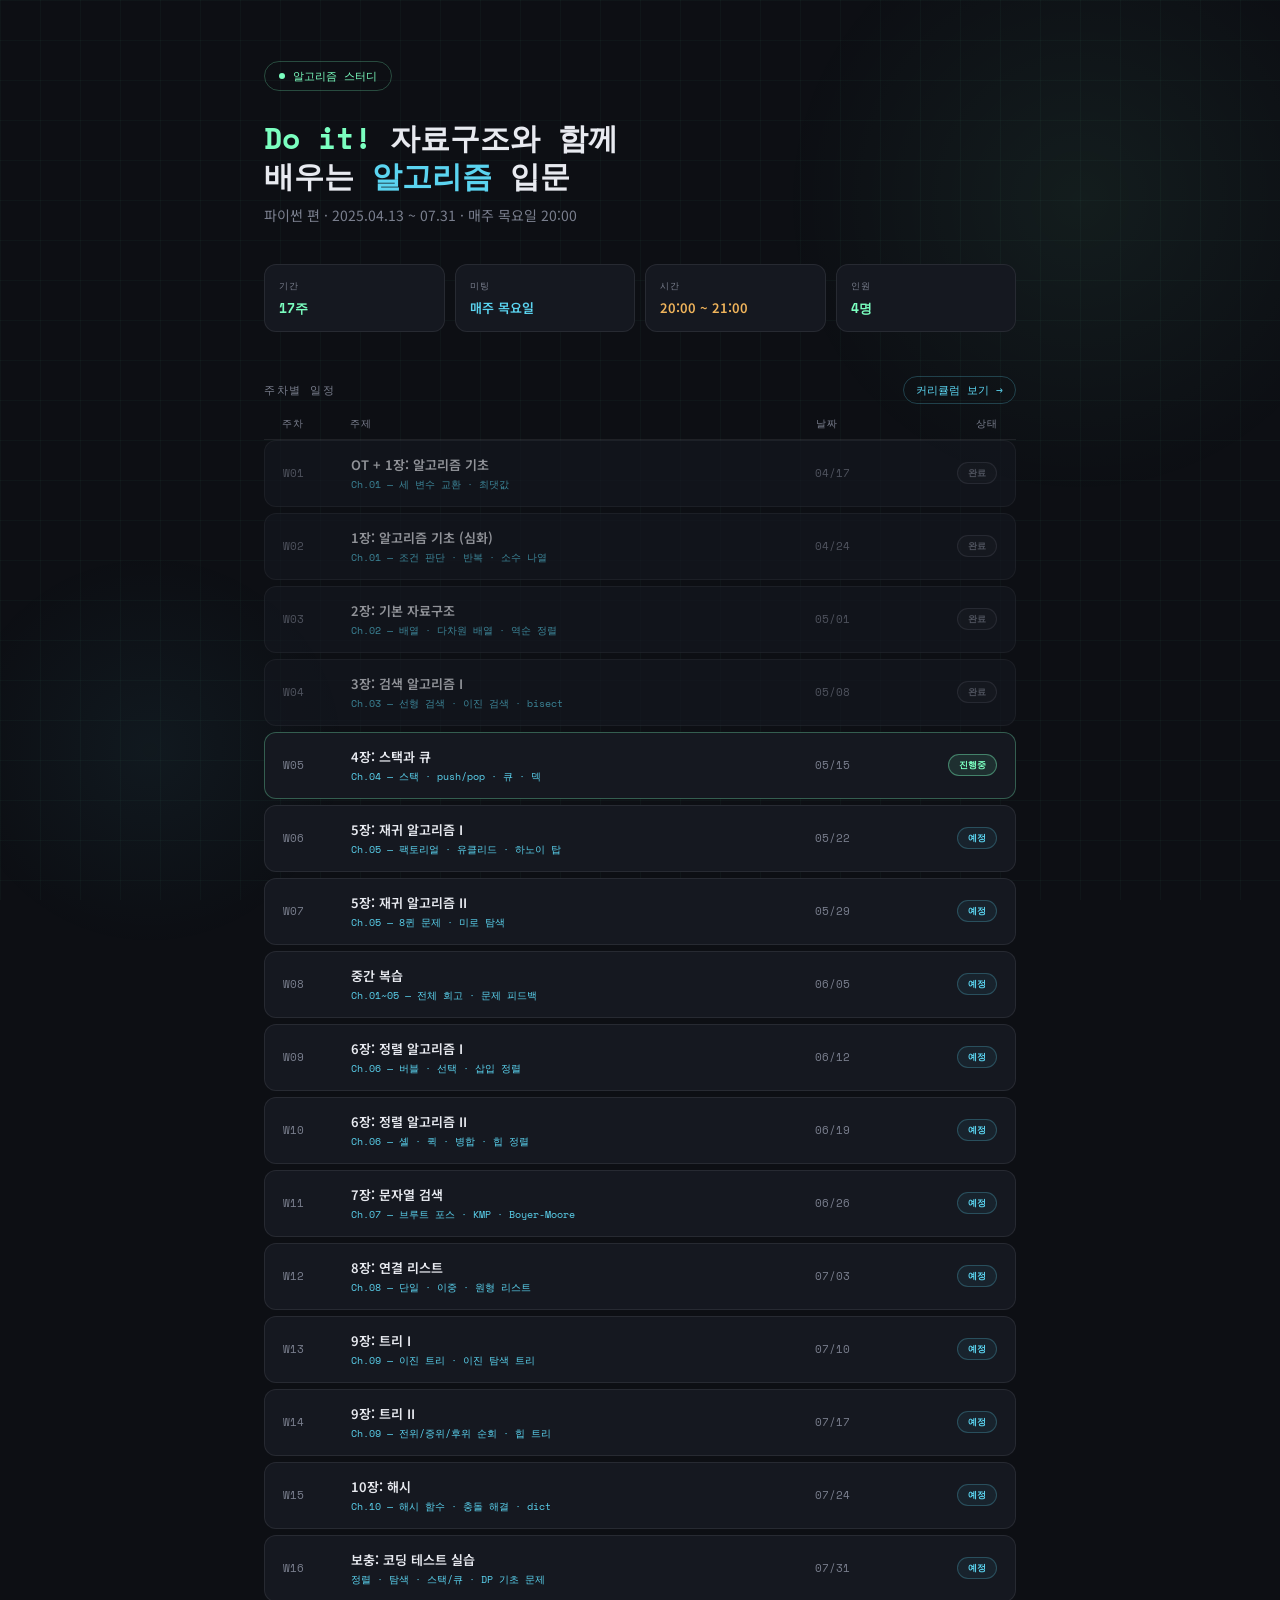
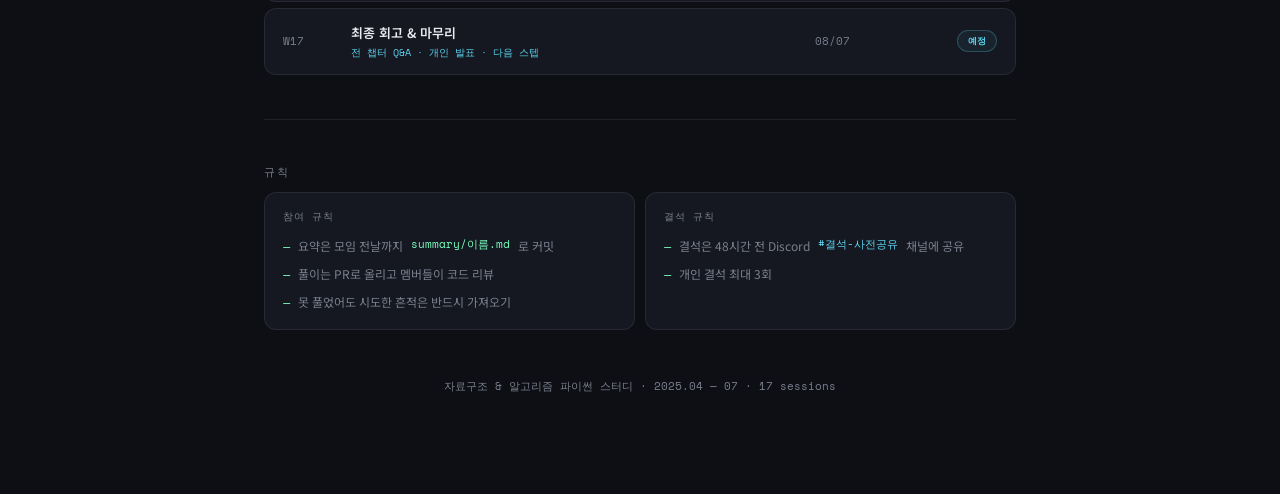
==== index.html @ a17c4bb8 "index.html 생성" ====
<!DOCTYPE html>
<html lang="ko">
<head>
<meta charset="UTF-8">
<meta name="viewport" content="width=device-width, initial-scale=1.0">
<title>Do it! 알고리즘 스터디</title>
<link href="https://fonts.googleapis.com/css2?family=Space+Mono:wght@400;700&family=Noto+Sans+KR:wght@300;400;500;700&display=swap" rel="stylesheet">
<style>
  *, *::before, *::after { box-sizing: border-box; margin: 0; padding: 0; }

  :root {
    --bg: #0d0f14;
    --surface: #151820;
    --surface2: #1c2030;
    --border: rgba(255,255,255,0.08);
    --border2: rgba(255,255,255,0.14);
    --accent: #7bffc0;
    --accent2: #5bd4f0;
    --accent3: #f0b45b;
    --accent4: #f07b7b;
    --text: #e8eaf0;
    --muted: #7a7f8e;
    --mono: 'Space Mono', monospace;
    --sans: 'Noto Sans KR', sans-serif;
  }

  body {
    background: var(--bg);
    color: var(--text);
    font-family: var(--sans);
    min-height: 100vh;
    overflow-x: hidden;
  }

  .grid-bg {
    position: fixed; inset: 0;
    background-image:
      linear-gradient(rgba(123,255,192,0.03) 1px, transparent 1px),
      linear-gradient(90deg, rgba(123,255,192,0.03) 1px, transparent 1px);
    background-size: 40px 40px;
    pointer-events: none; z-index: 0;
  }
  .glow-orb {
    position: fixed; width: 600px; height: 600px; border-radius: 50%;
    background: radial-gradient(circle, rgba(123,255,192,0.06) 0%, transparent 70%);
    top: -100px; right: -100px; pointer-events: none; z-index: 0;
  }
  .glow-orb2 {
    position: fixed; width: 400px; height: 400px; border-radius: 50%;
    background: radial-gradient(circle, rgba(91,212,240,0.05) 0%, transparent 70%);
    bottom: -50px; left: -50px; pointer-events: none; z-index: 0;
  }

  .container {
    position: relative; z-index: 1;
    max-width: 800px;
    margin: 0 auto;
    padding: 60px 24px 100px;
  }

  /* ── Header ── */
  .top-tag {
    display: inline-flex; align-items: center; gap: 8px;
    font-family: var(--mono); font-size: 11px; color: var(--accent);
    border: 1px solid rgba(123,255,192,0.25);
    padding: 6px 14px; border-radius: 100px;
    margin-bottom: 28px;
    animation: fadeUp 0.5s ease both;
  }
  .top-tag::before {
    content: ''; width: 6px; height: 6px;
    background: var(--accent); border-radius: 50%;
    animation: blink 1.4s ease infinite;
  }

  h1 {
    font-family: var(--mono);
    font-size: clamp(20px, 4vw, 30px);
    font-weight: 700; line-height: 1.25;
    margin-bottom: 10px;
    animation: fadeUp 0.5s 0.1s ease both;
  }
  .hl1 { color: var(--accent); }
  .hl2 { color: var(--accent2); }

  .subtitle {
    font-size: 14px; color: var(--muted);
    line-height: 1.7; margin-bottom: 36px;
    animation: fadeUp 0.5s 0.2s ease both;
  }

  /* ── Meta cards ── */
  .meta-grid {
    display: grid; grid-template-columns: repeat(4, 1fr);
    gap: 10px; margin-bottom: 44px;
    animation: fadeUp 0.5s 0.25s ease both;
  }
  @media (max-width: 560px) { .meta-grid { grid-template-columns: 1fr 1fr; } }

  .meta-card {
    background: var(--surface); border: 1px solid var(--border);
    border-radius: 12px; padding: 14px;
  }
  .meta-label {
    font-family: var(--mono); font-size: 9px; color: var(--muted);
    letter-spacing: 0.12em; text-transform: uppercase; margin-bottom: 6px;
  }
  .meta-value { font-size: 13px; font-weight: 600; line-height: 1.4; }
  .meta-value.c1 { color: var(--accent); font-family: var(--mono); }
  .meta-value.c2 { color: var(--accent2); }
  .meta-value.c3 { color: var(--accent3); }

  /* ── Board header ── */
  .board-header {
    display: flex; align-items: center; justify-content: space-between;
    margin-bottom: 12px;
    animation: fadeUp 0.5s 0.3s ease both;
  }
  .board-title {
    font-family: var(--mono); font-size: 11px; color: var(--muted);
    letter-spacing: 0.14em; text-transform: uppercase;
  }
  .curriculum-link {
    font-family: var(--mono); font-size: 11px;
    color: var(--accent2); text-decoration: none;
    border: 1px solid rgba(91,212,240,0.25);
    padding: 5px 12px; border-radius: 100px;
    transition: background 0.2s, border-color 0.2s;
  }
  .curriculum-link:hover {
    background: rgba(91,212,240,0.08);
    border-color: rgba(91,212,240,0.5);
  }

  /* ── Board table ── */
  .board {
    display: flex; flex-direction: column; gap: 6px;
    animation: fadeUp 0.5s 0.35s ease both;
  }

  .board-col-head {
    display: grid;
    grid-template-columns: 56px 1fr 90px 80px;
    gap: 12px;
    padding: 0 18px 8px;
    font-family: var(--mono); font-size: 10px; color: var(--muted);
    letter-spacing: 0.1em; text-transform: uppercase;
    border-bottom: 1px solid var(--border);
  }

  .board-row {
    display: grid;
    grid-template-columns: 56px 1fr 90px 80px;
    gap: 12px; align-items: center;
    background: var(--surface); border: 1px solid var(--border);
    border-radius: 12px; padding: 14px 18px;
    cursor: default;
    transition: border-color 0.2s, background 0.2s;
  }
  .board-row:hover {
    border-color: var(--border2);
    background: var(--surface2);
  }
  .board-row.done { opacity: 0.6; }
  .board-row.current { border-color: rgba(123,255,192,0.3); }

  .row-week {
    font-family: var(--mono); font-size: 11px; color: var(--muted);
    white-space: nowrap;
  }

  .row-body {}
  .row-title {
    font-size: 13px; font-weight: 600; color: var(--text);
    margin-bottom: 3px; white-space: nowrap;
    overflow: hidden; text-overflow: ellipsis;
  }
  .row-chapter {
    font-family: var(--mono); font-size: 10px; color: var(--accent2);
  }

  .row-date {
    font-family: var(--mono); font-size: 11px; color: var(--muted);
    white-space: nowrap;
  }

  .row-status {
    display: flex; justify-content: flex-end;
  }
  .status-badge {
    font-family: var(--mono); font-size: 9px; font-weight: 700;
    padding: 3px 10px; border-radius: 100px; border: 1px solid;
    white-space: nowrap;
  }
  .status-done    { color: var(--muted); border-color: rgba(122,127,142,0.3); background: rgba(122,127,142,0.07); }
  .status-current { color: var(--accent); border-color: rgba(123,255,192,0.4); background: rgba(123,255,192,0.1); }
  .status-upcoming{ color: var(--accent2); border-color: rgba(91,212,240,0.25); background: rgba(91,212,240,0.06); }

  .divider {
    border: none; border-top: 1px solid var(--border); margin: 44px 0;
  }

  /* ── Rules ── */
  .rules-grid {
    display: grid; grid-template-columns: 1fr 1fr; gap: 10px;
    margin-bottom: 12px;
    animation: fadeUp 0.5s 0.4s ease both;
  }
  @media (max-width: 480px) { .rules-grid { grid-template-columns: 1fr; } }

  .rule-card {
    background: var(--surface); border: 1px solid var(--border);
    border-radius: 12px; padding: 16px 18px;
  }
  .rule-card-title {
    font-family: var(--mono); font-size: 10px; color: var(--muted);
    letter-spacing: 0.1em; text-transform: uppercase;
    margin-bottom: 12px;
  }
  .rule-list { list-style: none; display: flex; flex-direction: column; gap: 8px; }
  .rule-list li {
    font-size: 12px; color: var(--muted); line-height: 1.6;
    display: flex; gap: 8px; align-items: flex-start;
  }
  .rule-list li::before {
    content: '—'; color: var(--accent); font-family: var(--mono);
    flex-shrink: 0; margin-top: 1px;
  }

  /* ── Footer ── */
  .footer {
    margin-top: 48px; text-align: center;
    font-family: var(--mono); font-size: 11px; color: var(--muted);
    animation: fadeUp 0.5s 0.5s ease both;
  }

  @keyframes fadeUp {
    from { opacity: 0; transform: translateY(16px); }
    to   { opacity: 1; transform: translateY(0); }
  }
  @keyframes blink {
    0%, 100% { opacity: 1; } 50% { opacity: 0.2; }
  }

  @media (max-width: 560px) {
    .board-col-head { grid-template-columns: 48px 1fr 70px; }
    .board-col-head .col-status { display: none; }
    .board-row { grid-template-columns: 48px 1fr 70px; }
    .board-row .row-status { display: none; }
  }
</style>
</head>
<body>
<div class="grid-bg"></div>
<div class="glow-orb"></div>
<div class="glow-orb2"></div>

<div class="container">

  <div class="top-tag">알고리즘 스터디</div>

  <h1>
    <span class="hl1">Do it!</span> 자료구조와 함께<br>
    배우는 <span class="hl2">알고리즘</span> 입문
  </h1>
  <p class="subtitle">
    파이썬 편 · 2025.04.13 ~ 07.31 · 매주 목요일 20:00
  </p>

  <div class="meta-grid">
    <div class="meta-card">
      <div class="meta-label">기간</div>
      <div class="meta-value c1">17주</div>
    </div>
    <div class="meta-card">
      <div class="meta-label">미팅</div>
      <div class="meta-value c2">매주 목요일</div>
    </div>
    <div class="meta-card">
      <div class="meta-label">시간</div>
      <div class="meta-value c3">20:00 ~ 21:00</div>
    </div>
    <div class="meta-card">
      <div class="meta-label">인원</div>
      <div class="meta-value c1">4명</div>
    </div>
  </div>

  <!-- Board -->
  <div class="board-header">
    <div class="board-title">주차별 일정</div>
    <a class="curriculum-link" href="curriculum.html">커리큘럼 보기 →</a>
  </div>

  <div class="board-col-head">
    <span>주차</span>
    <span>주제</span>
    <span>날짜</span>
    <span class="col-status" style="text-align:right">상태</span>
  </div>

  <div class="board">

    <div class="board-row done">
      <div class="row-week">W01</div>
      <div class="row-body">
        <div class="row-title">OT + 1장: 알고리즘 기초</div>
        <div class="row-chapter">Ch.01 — 세 변수 교환 · 최댓값</div>
      </div>
      <div class="row-date">04/17</div>
      <div class="row-status"><span class="status-badge status-done">완료</span></div>
    </div>

    <div class="board-row done">
      <div class="row-week">W02</div>
      <div class="row-body">
        <div class="row-title">1장: 알고리즘 기초 (심화)</div>
        <div class="row-chapter">Ch.01 — 조건 판단 · 반복 · 소수 나열</div>
      </div>
      <div class="row-date">04/24</div>
      <div class="row-status"><span class="status-badge status-done">완료</span></div>
    </div>

    <div class="board-row done">
      <div class="row-week">W03</div>
      <div class="row-body">
        <div class="row-title">2장: 기본 자료구조</div>
        <div class="row-chapter">Ch.02 — 배열 · 다차원 배열 · 역순 정렬</div>
      </div>
      <div class="row-date">05/01</div>
      <div class="row-status"><span class="status-badge status-done">완료</span></div>
    </div>

    <div class="board-row done">
      <div class="row-week">W04</div>
      <div class="row-body">
        <div class="row-title">3장: 검색 알고리즘 I</div>
        <div class="row-chapter">Ch.03 — 선형 검색 · 이진 검색 · bisect</div>
      </div>
      <div class="row-date">05/08</div>
      <div class="row-status"><span class="status-badge status-done">완료</span></div>
    </div>

    <div class="board-row current">
      <div class="row-week">W05</div>
      <div class="row-body">
        <div class="row-title">4장: 스택과 큐</div>
        <div class="row-chapter">Ch.04 — 스택 · push/pop · 큐 · 덱</div>
      </div>
      <div class="row-date">05/15</div>
      <div class="row-status"><span class="status-badge status-current">진행중</span></div>
    </div>

    <div class="board-row">
      <div class="row-week">W06</div>
      <div class="row-body">
        <div class="row-title">5장: 재귀 알고리즘 I</div>
        <div class="row-chapter">Ch.05 — 팩토리얼 · 유클리드 · 하노이 탑</div>
      </div>
      <div class="row-date">05/22</div>
      <div class="row-status"><span class="status-badge status-upcoming">예정</span></div>
    </div>

    <div class="board-row">
      <div class="row-week">W07</div>
      <div class="row-body">
        <div class="row-title">5장: 재귀 알고리즘 II</div>
        <div class="row-chapter">Ch.05 — 8퀸 문제 · 미로 탐색</div>
      </div>
      <div class="row-date">05/29</div>
      <div class="row-status"><span class="status-badge status-upcoming">예정</span></div>
    </div>

    <div class="board-row">
      <div class="row-week">W08</div>
      <div class="row-body">
        <div class="row-title">중간 복습</div>
        <div class="row-chapter">Ch.01~05 — 전체 회고 · 문제 피드백</div>
      </div>
      <div class="row-date">06/05</div>
      <div class="row-status"><span class="status-badge status-upcoming">예정</span></div>
    </div>

    <div class="board-row">
      <div class="row-week">W09</div>
      <div class="row-body">
        <div class="row-title">6장: 정렬 알고리즘 I</div>
        <div class="row-chapter">Ch.06 — 버블 · 선택 · 삽입 정렬</div>
      </div>
      <div class="row-date">06/12</div>
      <div class="row-status"><span class="status-badge status-upcoming">예정</span></div>
    </div>

    <div class="board-row">
      <div class="row-week">W10</div>
      <div class="row-body">
        <div class="row-title">6장: 정렬 알고리즘 II</div>
        <div class="row-chapter">Ch.06 — 셸 · 퀵 · 병합 · 힙 정렬</div>
      </div>
      <div class="row-date">06/19</div>
      <div class="row-status"><span class="status-badge status-upcoming">예정</span></div>
    </div>

    <div class="board-row">
      <div class="row-week">W11</div>
      <div class="row-body">
        <div class="row-title">7장: 문자열 검색</div>
        <div class="row-chapter">Ch.07 — 브루트 포스 · KMP · Boyer-Moore</div>
      </div>
      <div class="row-date">06/26</div>
      <div class="row-status"><span class="status-badge status-upcoming">예정</span></div>
    </div>

    <div class="board-row">
      <div class="row-week">W12</div>
      <div class="row-body">
        <div class="row-title">8장: 연결 리스트</div>
        <div class="row-chapter">Ch.08 — 단일 · 이중 · 원형 리스트</div>
      </div>
      <div class="row-date">07/03</div>
      <div class="row-status"><span class="status-badge status-upcoming">예정</span></div>
    </div>

    <div class="board-row">
      <div class="row-week">W13</div>
      <div class="row-body">
        <div class="row-title">9장: 트리 I</div>
        <div class="row-chapter">Ch.09 — 이진 트리 · 이진 탐색 트리</div>
      </div>
      <div class="row-date">07/10</div>
      <div class="row-status"><span class="status-badge status-upcoming">예정</span></div>
    </div>

    <div class="board-row">
      <div class="row-week">W14</div>
      <div class="row-body">
        <div class="row-title">9장: 트리 II</div>
        <div class="row-chapter">Ch.09 — 전위/중위/후위 순회 · 힙 트리</div>
      </div>
      <div class="row-date">07/17</div>
      <div class="row-status"><span class="status-badge status-upcoming">예정</span></div>
    </div>

    <div class="board-row">
      <div class="row-week">W15</div>
      <div class="row-body">
        <div class="row-title">10장: 해시</div>
        <div class="row-chapter">Ch.10 — 해시 함수 · 충돌 해결 · dict</div>
      </div>
      <div class="row-date">07/24</div>
      <div class="row-status"><span class="status-badge status-upcoming">예정</span></div>
    </div>

    <div class="board-row">
      <div class="row-week">W16</div>
      <div class="row-body">
        <div class="row-title">보충: 코딩 테스트 실습</div>
        <div class="row-chapter">정렬 · 탐색 · 스택/큐 · DP 기초 문제</div>
      </div>
      <div class="row-date">07/31</div>
      <div class="row-status"><span class="status-badge status-upcoming">예정</span></div>
    </div>

    <div class="board-row">
      <div class="row-week">W17</div>
      <div class="row-body">
        <div class="row-title">최종 회고 &amp; 마무리</div>
        <div class="row-chapter">전 챕터 Q&amp;A · 개인 발표 · 다음 스텝</div>
      </div>
      <div class="row-date">08/07</div>
      <div class="row-status"><span class="status-badge status-upcoming">예정</span></div>
    </div>

  </div>

  <hr class="divider">

  <!-- Rules -->
  <div class="board-title" style="font-family:var(--mono);font-size:11px;color:var(--muted);letter-spacing:.14em;text-transform:uppercase;margin-bottom:12px;animation:fadeUp .5s .4s ease both;">규칙</div>
  <div class="rules-grid">
    <div class="rule-card">
      <div class="rule-card-title">참여 규칙</div>
      <ul class="rule-list">
        <li>요약은 모임 전날까지 <code style="font-family:var(--mono);font-size:11px;color:var(--accent)">summary/이름.md</code>로 커밋</li>
        <li>풀이는 PR로 올리고 멤버들이 코드 리뷰</li>
        <li>못 풀었어도 시도한 흔적은 반드시 가져오기</li>
      </ul>
    </div>
    <div class="rule-card">
      <div class="rule-card-title">결석 규칙</div>
      <ul class="rule-list">
        <li>결석은 48시간 전 Discord <code style="font-family:var(--mono);font-size:11px;color:var(--accent2)">#결석-사전공유</code> 채널에 공유</li>
        <li>개인 결석 최대 3회</li>
      </ul>
    </div>
  </div>

  <div class="footer">
    자료구조 &amp; 알고리즘 파이썬 스터디 · 2025.04 — 07 · 17 sessions
  </div>

</div>
</body>
</html>
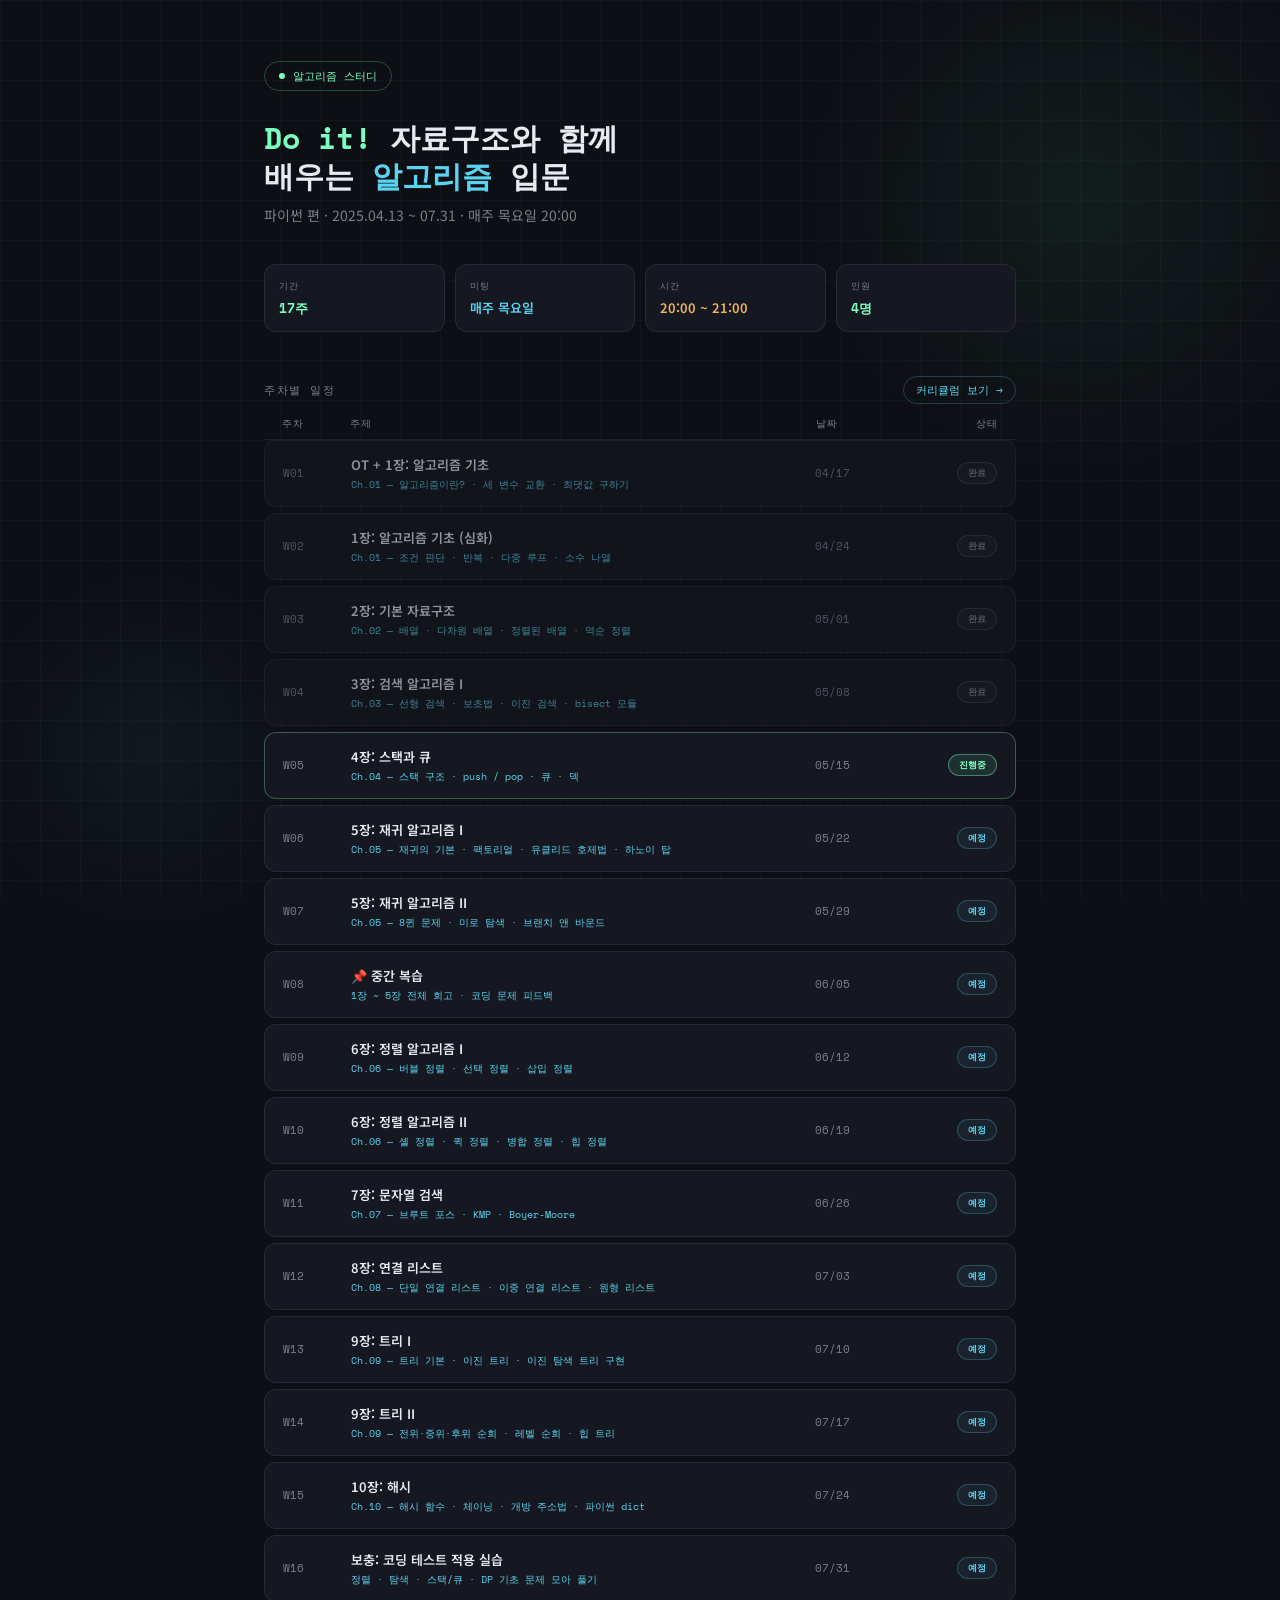
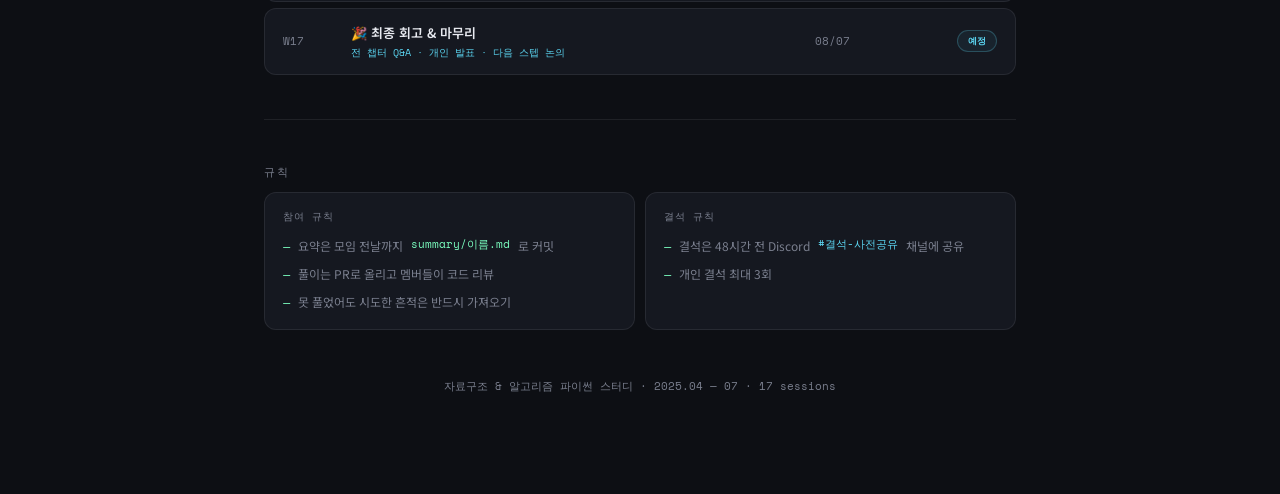
==== commit d75d3407: "단일 데이터 소스(weeks.json)로 index/curriculum 동적 렌더링" ====
--- a/index.html
+++ b/index.html
@@ -58,7 +58,6 @@
     padding: 60px 24px 100px;
   }
 
-  /* ── Header ── */
   .top-tag {
     display: inline-flex; align-items: center; gap: 8px;
     font-family: var(--mono); font-size: 11px; color: var(--accent);
@@ -89,7 +88,6 @@
     animation: fadeUp 0.5s 0.2s ease both;
   }
 
-  /* ── Meta cards ── */
   .meta-grid {
     display: grid; grid-template-columns: repeat(4, 1fr);
     gap: 10px; margin-bottom: 44px;
@@ -110,7 +108,6 @@
   .meta-value.c2 { color: var(--accent2); }
   .meta-value.c3 { color: var(--accent3); }
 
-  /* ── Board header ── */
   .board-header {
     display: flex; align-items: center; justify-content: space-between;
     margin-bottom: 12px;
@@ -132,7 +129,6 @@
     border-color: rgba(91,212,240,0.5);
   }
 
-  /* ── Board table ── */
   .board {
     display: flex; flex-direction: column; gap: 6px;
     animation: fadeUp 0.5s 0.35s ease both;
@@ -154,93 +150,47 @@
     gap: 12px; align-items: center;
     background: var(--surface); border: 1px solid var(--border);
     border-radius: 12px; padding: 14px 18px;
-    cursor: default;
     transition: border-color 0.2s, background 0.2s;
   }
-  .board-row:hover {
-    border-color: var(--border2);
-    background: var(--surface2);
-  }
+  .board-row:hover { border-color: var(--border2); background: var(--surface2); }
   .board-row.done { opacity: 0.6; }
   .board-row.current { border-color: rgba(123,255,192,0.3); }
 
-  .row-week {
-    font-family: var(--mono); font-size: 11px; color: var(--muted);
-    white-space: nowrap;
-  }
-
-  .row-body {}
-  .row-title {
-    font-size: 13px; font-weight: 600; color: var(--text);
-    margin-bottom: 3px; white-space: nowrap;
-    overflow: hidden; text-overflow: ellipsis;
-  }
-  .row-chapter {
-    font-family: var(--mono); font-size: 10px; color: var(--accent2);
-  }
-
-  .row-date {
-    font-family: var(--mono); font-size: 11px; color: var(--muted);
-    white-space: nowrap;
-  }
-
-  .row-status {
-    display: flex; justify-content: flex-end;
-  }
+  .row-week { font-family: var(--mono); font-size: 11px; color: var(--muted); white-space: nowrap; }
+  .row-title { font-size: 13px; font-weight: 600; color: var(--text); margin-bottom: 3px; white-space: nowrap; overflow: hidden; text-overflow: ellipsis; }
+  .row-chapter { font-family: var(--mono); font-size: 10px; color: var(--accent2); }
+  .row-date { font-family: var(--mono); font-size: 11px; color: var(--muted); white-space: nowrap; }
+  .row-status { display: flex; justify-content: flex-end; }
+
   .status-badge {
     font-family: var(--mono); font-size: 9px; font-weight: 700;
-    padding: 3px 10px; border-radius: 100px; border: 1px solid;
-    white-space: nowrap;
-  }
-  .status-done    { color: var(--muted); border-color: rgba(122,127,142,0.3); background: rgba(122,127,142,0.07); }
-  .status-current { color: var(--accent); border-color: rgba(123,255,192,0.4); background: rgba(123,255,192,0.1); }
-  .status-upcoming{ color: var(--accent2); border-color: rgba(91,212,240,0.25); background: rgba(91,212,240,0.06); }
-
-  .divider {
-    border: none; border-top: 1px solid var(--border); margin: 44px 0;
-  }
-
-  /* ── Rules ── */
+    padding: 3px 10px; border-radius: 100px; border: 1px solid; white-space: nowrap;
+  }
+  .status-done     { color: var(--muted); border-color: rgba(122,127,142,0.3); background: rgba(122,127,142,0.07); }
+  .status-current  { color: var(--accent); border-color: rgba(123,255,192,0.4); background: rgba(123,255,192,0.1); }
+  .status-upcoming { color: var(--accent2); border-color: rgba(91,212,240,0.25); background: rgba(91,212,240,0.06); }
+
+  .divider { border: none; border-top: 1px solid var(--border); margin: 44px 0; }
+
   .rules-grid {
     display: grid; grid-template-columns: 1fr 1fr; gap: 10px;
-    margin-bottom: 12px;
     animation: fadeUp 0.5s 0.4s ease both;
   }
   @media (max-width: 480px) { .rules-grid { grid-template-columns: 1fr; } }
 
-  .rule-card {
-    background: var(--surface); border: 1px solid var(--border);
-    border-radius: 12px; padding: 16px 18px;
-  }
-  .rule-card-title {
-    font-family: var(--mono); font-size: 10px; color: var(--muted);
-    letter-spacing: 0.1em; text-transform: uppercase;
-    margin-bottom: 12px;
-  }
+  .rule-card { background: var(--surface); border: 1px solid var(--border); border-radius: 12px; padding: 16px 18px; }
+  .rule-card-title { font-family: var(--mono); font-size: 10px; color: var(--muted); letter-spacing: 0.1em; text-transform: uppercase; margin-bottom: 12px; }
   .rule-list { list-style: none; display: flex; flex-direction: column; gap: 8px; }
-  .rule-list li {
-    font-size: 12px; color: var(--muted); line-height: 1.6;
-    display: flex; gap: 8px; align-items: flex-start;
-  }
-  .rule-list li::before {
-    content: '—'; color: var(--accent); font-family: var(--mono);
-    flex-shrink: 0; margin-top: 1px;
-  }
-
-  /* ── Footer ── */
-  .footer {
-    margin-top: 48px; text-align: center;
-    font-family: var(--mono); font-size: 11px; color: var(--muted);
-    animation: fadeUp 0.5s 0.5s ease both;
-  }
+  .rule-list li { font-size: 12px; color: var(--muted); line-height: 1.6; display: flex; gap: 8px; align-items: flex-start; }
+  .rule-list li::before { content: '—'; color: var(--accent); font-family: var(--mono); flex-shrink: 0; margin-top: 1px; }
+
+  .footer { margin-top: 48px; text-align: center; font-family: var(--mono); font-size: 11px; color: var(--muted); animation: fadeUp 0.5s 0.5s ease both; }
 
   @keyframes fadeUp {
     from { opacity: 0; transform: translateY(16px); }
     to   { opacity: 1; transform: translateY(0); }
   }
-  @keyframes blink {
-    0%, 100% { opacity: 1; } 50% { opacity: 0.2; }
-  }
+  @keyframes blink { 0%, 100% { opacity: 1; } 50% { opacity: 0.2; } }
 
   @media (max-width: 560px) {
     .board-col-head { grid-template-columns: 48px 1fr 70px; }
@@ -263,30 +213,15 @@
     <span class="hl1">Do it!</span> 자료구조와 함께<br>
     배우는 <span class="hl2">알고리즘</span> 입문
   </h1>
-  <p class="subtitle">
-    파이썬 편 · 2025.04.13 ~ 07.31 · 매주 목요일 20:00
-  </p>
+  <p class="subtitle">파이썬 편 · 2025.04.13 ~ 07.31 · 매주 목요일 20:00</p>
 
   <div class="meta-grid">
-    <div class="meta-card">
-      <div class="meta-label">기간</div>
-      <div class="meta-value c1">17주</div>
-    </div>
-    <div class="meta-card">
-      <div class="meta-label">미팅</div>
-      <div class="meta-value c2">매주 목요일</div>
-    </div>
-    <div class="meta-card">
-      <div class="meta-label">시간</div>
-      <div class="meta-value c3">20:00 ~ 21:00</div>
-    </div>
-    <div class="meta-card">
-      <div class="meta-label">인원</div>
-      <div class="meta-value c1">4명</div>
-    </div>
-  </div>
-
-  <!-- Board -->
+    <div class="meta-card"><div class="meta-label">기간</div><div class="meta-value c1">17주</div></div>
+    <div class="meta-card"><div class="meta-label">미팅</div><div class="meta-value c2">매주 목요일</div></div>
+    <div class="meta-card"><div class="meta-label">시간</div><div class="meta-value c3">20:00 ~ 21:00</div></div>
+    <div class="meta-card"><div class="meta-label">인원</div><div class="meta-value c1">4명</div></div>
+  </div>
+
   <div class="board-header">
     <div class="board-title">주차별 일정</div>
     <a class="curriculum-link" href="curriculum.html">커리큘럼 보기 →</a>
@@ -299,184 +234,11 @@
     <span class="col-status" style="text-align:right">상태</span>
   </div>
 
-  <div class="board">
-
-    <div class="board-row done">
-      <div class="row-week">W01</div>
-      <div class="row-body">
-        <div class="row-title">OT + 1장: 알고리즘 기초</div>
-        <div class="row-chapter">Ch.01 — 세 변수 교환 · 최댓값</div>
-      </div>
-      <div class="row-date">04/17</div>
-      <div class="row-status"><span class="status-badge status-done">완료</span></div>
-    </div>
-
-    <div class="board-row done">
-      <div class="row-week">W02</div>
-      <div class="row-body">
-        <div class="row-title">1장: 알고리즘 기초 (심화)</div>
-        <div class="row-chapter">Ch.01 — 조건 판단 · 반복 · 소수 나열</div>
-      </div>
-      <div class="row-date">04/24</div>
-      <div class="row-status"><span class="status-badge status-done">완료</span></div>
-    </div>
-
-    <div class="board-row done">
-      <div class="row-week">W03</div>
-      <div class="row-body">
-        <div class="row-title">2장: 기본 자료구조</div>
-        <div class="row-chapter">Ch.02 — 배열 · 다차원 배열 · 역순 정렬</div>
-      </div>
-      <div class="row-date">05/01</div>
-      <div class="row-status"><span class="status-badge status-done">완료</span></div>
-    </div>
-
-    <div class="board-row done">
-      <div class="row-week">W04</div>
-      <div class="row-body">
-        <div class="row-title">3장: 검색 알고리즘 I</div>
-        <div class="row-chapter">Ch.03 — 선형 검색 · 이진 검색 · bisect</div>
-      </div>
-      <div class="row-date">05/08</div>
-      <div class="row-status"><span class="status-badge status-done">완료</span></div>
-    </div>
-
-    <div class="board-row current">
-      <div class="row-week">W05</div>
-      <div class="row-body">
-        <div class="row-title">4장: 스택과 큐</div>
-        <div class="row-chapter">Ch.04 — 스택 · push/pop · 큐 · 덱</div>
-      </div>
-      <div class="row-date">05/15</div>
-      <div class="row-status"><span class="status-badge status-current">진행중</span></div>
-    </div>
-
-    <div class="board-row">
-      <div class="row-week">W06</div>
-      <div class="row-body">
-        <div class="row-title">5장: 재귀 알고리즘 I</div>
-        <div class="row-chapter">Ch.05 — 팩토리얼 · 유클리드 · 하노이 탑</div>
-      </div>
-      <div class="row-date">05/22</div>
-      <div class="row-status"><span class="status-badge status-upcoming">예정</span></div>
-    </div>
-
-    <div class="board-row">
-      <div class="row-week">W07</div>
-      <div class="row-body">
-        <div class="row-title">5장: 재귀 알고리즘 II</div>
-        <div class="row-chapter">Ch.05 — 8퀸 문제 · 미로 탐색</div>
-      </div>
-      <div class="row-date">05/29</div>
-      <div class="row-status"><span class="status-badge status-upcoming">예정</span></div>
-    </div>
-
-    <div class="board-row">
-      <div class="row-week">W08</div>
-      <div class="row-body">
-        <div class="row-title">중간 복습</div>
-        <div class="row-chapter">Ch.01~05 — 전체 회고 · 문제 피드백</div>
-      </div>
-      <div class="row-date">06/05</div>
-      <div class="row-status"><span class="status-badge status-upcoming">예정</span></div>
-    </div>
-
-    <div class="board-row">
-      <div class="row-week">W09</div>
-      <div class="row-body">
-        <div class="row-title">6장: 정렬 알고리즘 I</div>
-        <div class="row-chapter">Ch.06 — 버블 · 선택 · 삽입 정렬</div>
-      </div>
-      <div class="row-date">06/12</div>
-      <div class="row-status"><span class="status-badge status-upcoming">예정</span></div>
-    </div>
-
-    <div class="board-row">
-      <div class="row-week">W10</div>
-      <div class="row-body">
-        <div class="row-title">6장: 정렬 알고리즘 II</div>
-        <div class="row-chapter">Ch.06 — 셸 · 퀵 · 병합 · 힙 정렬</div>
-      </div>
-      <div class="row-date">06/19</div>
-      <div class="row-status"><span class="status-badge status-upcoming">예정</span></div>
-    </div>
-
-    <div class="board-row">
-      <div class="row-week">W11</div>
-      <div class="row-body">
-        <div class="row-title">7장: 문자열 검색</div>
-        <div class="row-chapter">Ch.07 — 브루트 포스 · KMP · Boyer-Moore</div>
-      </div>
-      <div class="row-date">06/26</div>
-      <div class="row-status"><span class="status-badge status-upcoming">예정</span></div>
-    </div>
-
-    <div class="board-row">
-      <div class="row-week">W12</div>
-      <div class="row-body">
-        <div class="row-title">8장: 연결 리스트</div>
-        <div class="row-chapter">Ch.08 — 단일 · 이중 · 원형 리스트</div>
-      </div>
-      <div class="row-date">07/03</div>
-      <div class="row-status"><span class="status-badge status-upcoming">예정</span></div>
-    </div>
-
-    <div class="board-row">
-      <div class="row-week">W13</div>
-      <div class="row-body">
-        <div class="row-title">9장: 트리 I</div>
-        <div class="row-chapter">Ch.09 — 이진 트리 · 이진 탐색 트리</div>
-      </div>
-      <div class="row-date">07/10</div>
-      <div class="row-status"><span class="status-badge status-upcoming">예정</span></div>
-    </div>
-
-    <div class="board-row">
-      <div class="row-week">W14</div>
-      <div class="row-body">
-        <div class="row-title">9장: 트리 II</div>
-        <div class="row-chapter">Ch.09 — 전위/중위/후위 순회 · 힙 트리</div>
-      </div>
-      <div class="row-date">07/17</div>
-      <div class="row-status"><span class="status-badge status-upcoming">예정</span></div>
-    </div>
-
-    <div class="board-row">
-      <div class="row-week">W15</div>
-      <div class="row-body">
-        <div class="row-title">10장: 해시</div>
-        <div class="row-chapter">Ch.10 — 해시 함수 · 충돌 해결 · dict</div>
-      </div>
-      <div class="row-date">07/24</div>
-      <div class="row-status"><span class="status-badge status-upcoming">예정</span></div>
-    </div>
-
-    <div class="board-row">
-      <div class="row-week">W16</div>
-      <div class="row-body">
-        <div class="row-title">보충: 코딩 테스트 실습</div>
-        <div class="row-chapter">정렬 · 탐색 · 스택/큐 · DP 기초 문제</div>
-      </div>
-      <div class="row-date">07/31</div>
-      <div class="row-status"><span class="status-badge status-upcoming">예정</span></div>
-    </div>
-
-    <div class="board-row">
-      <div class="row-week">W17</div>
-      <div class="row-body">
-        <div class="row-title">최종 회고 &amp; 마무리</div>
-        <div class="row-chapter">전 챕터 Q&amp;A · 개인 발표 · 다음 스텝</div>
-      </div>
-      <div class="row-date">08/07</div>
-      <div class="row-status"><span class="status-badge status-upcoming">예정</span></div>
-    </div>
-
-  </div>
+  <div class="board" id="board"></div>
 
   <hr class="divider">
 
-  <!-- Rules -->
-  <div class="board-title" style="font-family:var(--mono);font-size:11px;color:var(--muted);letter-spacing:.14em;text-transform:uppercase;margin-bottom:12px;animation:fadeUp .5s .4s ease both;">규칙</div>
+  <div class="board-title" style="font-family:var(--mono);font-size:11px;color:var(--muted);letter-spacing:.14em;text-transform:uppercase;margin-bottom:12px;">규칙</div>
   <div class="rules-grid">
     <div class="rule-card">
       <div class="rule-card-title">참여 규칙</div>
@@ -495,10 +257,31 @@
     </div>
   </div>
 
-  <div class="footer">
-    자료구조 &amp; 알고리즘 파이썬 스터디 · 2025.04 — 07 · 17 sessions
-  </div>
+  <div class="footer">자료구조 &amp; 알고리즘 파이썬 스터디 · 2025.04 — 07 · 17 sessions</div>
 
 </div>
+
+<script>
+  const STATUS_LABEL = { done: '완료', current: '진행중', upcoming: '예정' };
+
+  fetch('weeks.json')
+    .then(r => r.json())
+    .then(({ weeks }) => {
+      const board = document.getElementById('board');
+      board.innerHTML = weeks.map(w => `
+        <div class="board-row ${w.status}">
+          <div class="row-week">${w.num}</div>
+          <div class="row-body">
+            <div class="row-title">${w.title}</div>
+            <div class="row-chapter">${w.chapter}</div>
+          </div>
+          <div class="row-date">${w.date}</div>
+          <div class="row-status">
+            <span class="status-badge status-${w.status}">${STATUS_LABEL[w.status]}</span>
+          </div>
+        </div>
+      `).join('');
+    });
+</script>
 </body>
 </html>
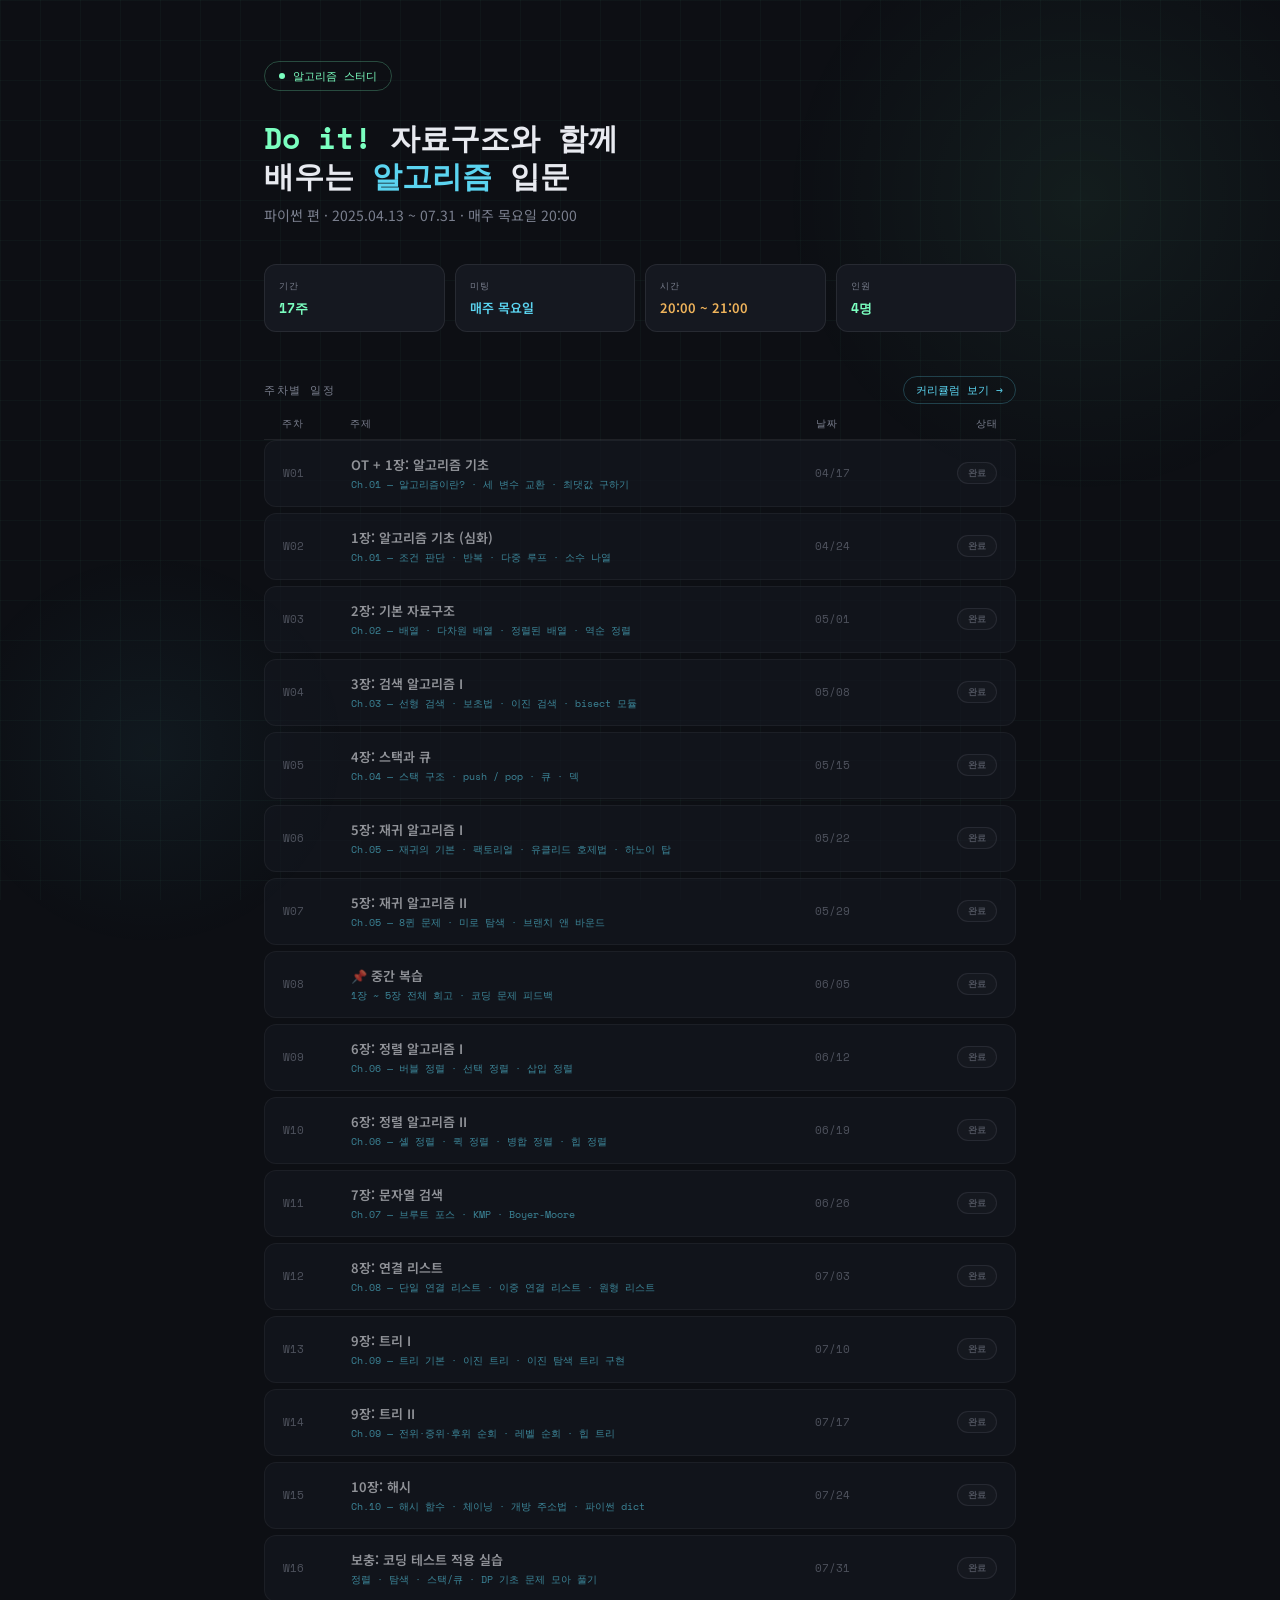
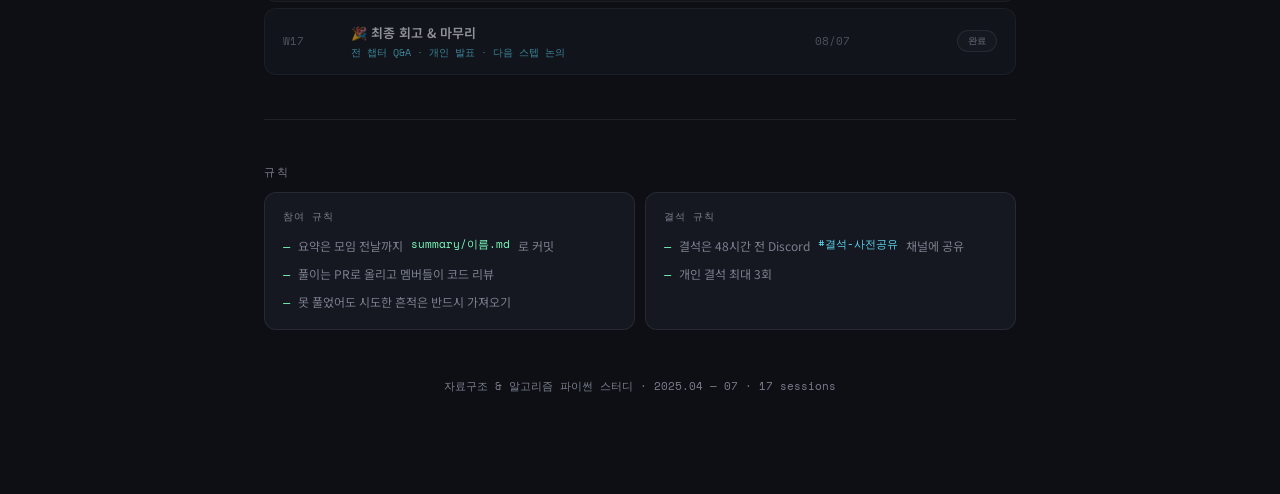
==== commit d4d6c869: "현재 날짜 기준 자동 상태 계산 (done/current/upcoming)" ====
--- a/index.html
+++ b/index.html
@@ -264,11 +264,41 @@
 <script>
   const STATUS_LABEL = { done: '완료', current: '진행중', upcoming: '예정' };
 
+  function computeStatus(weeks, year) {
+    const today = new Date();
+    today.setHours(0, 0, 0, 0);
+
+    const dates = weeks.map(w => {
+      const [mm, dd] = w.date.split('/');
+      return new Date(year, parseInt(mm) - 1, parseInt(dd));
+    });
+
+    // 오늘 날짜 이전인 마지막 주차 = current
+    let currentIdx = -1;
+    for (let i = 0; i < dates.length; i++) {
+      if (dates[i] <= today) currentIdx = i;
+    }
+
+    // 모든 주차가 미래이면 첫 주차를 current로
+    if (currentIdx === -1) currentIdx = 0;
+
+    // 모든 주차가 과거이면 current 없이 전부 done
+    const allPast = dates[dates.length - 1] < today;
+
+    return weeks.map((w, i) => {
+      if (allPast) return { ...w, status: 'done' };
+      if (i < currentIdx) return { ...w, status: 'done' };
+      if (i === currentIdx) return { ...w, status: 'current' };
+      return { ...w, status: 'upcoming' };
+    });
+  }
+
   fetch('weeks.json')
     .then(r => r.json())
-    .then(({ weeks }) => {
+    .then(({ weeks, year }) => {
+      const computed = computeStatus(weeks, year);
       const board = document.getElementById('board');
-      board.innerHTML = weeks.map(w => `
+      board.innerHTML = computed.map(w => `
         <div class="board-row ${w.status}">
           <div class="row-week">${w.num}</div>
           <div class="row-body">
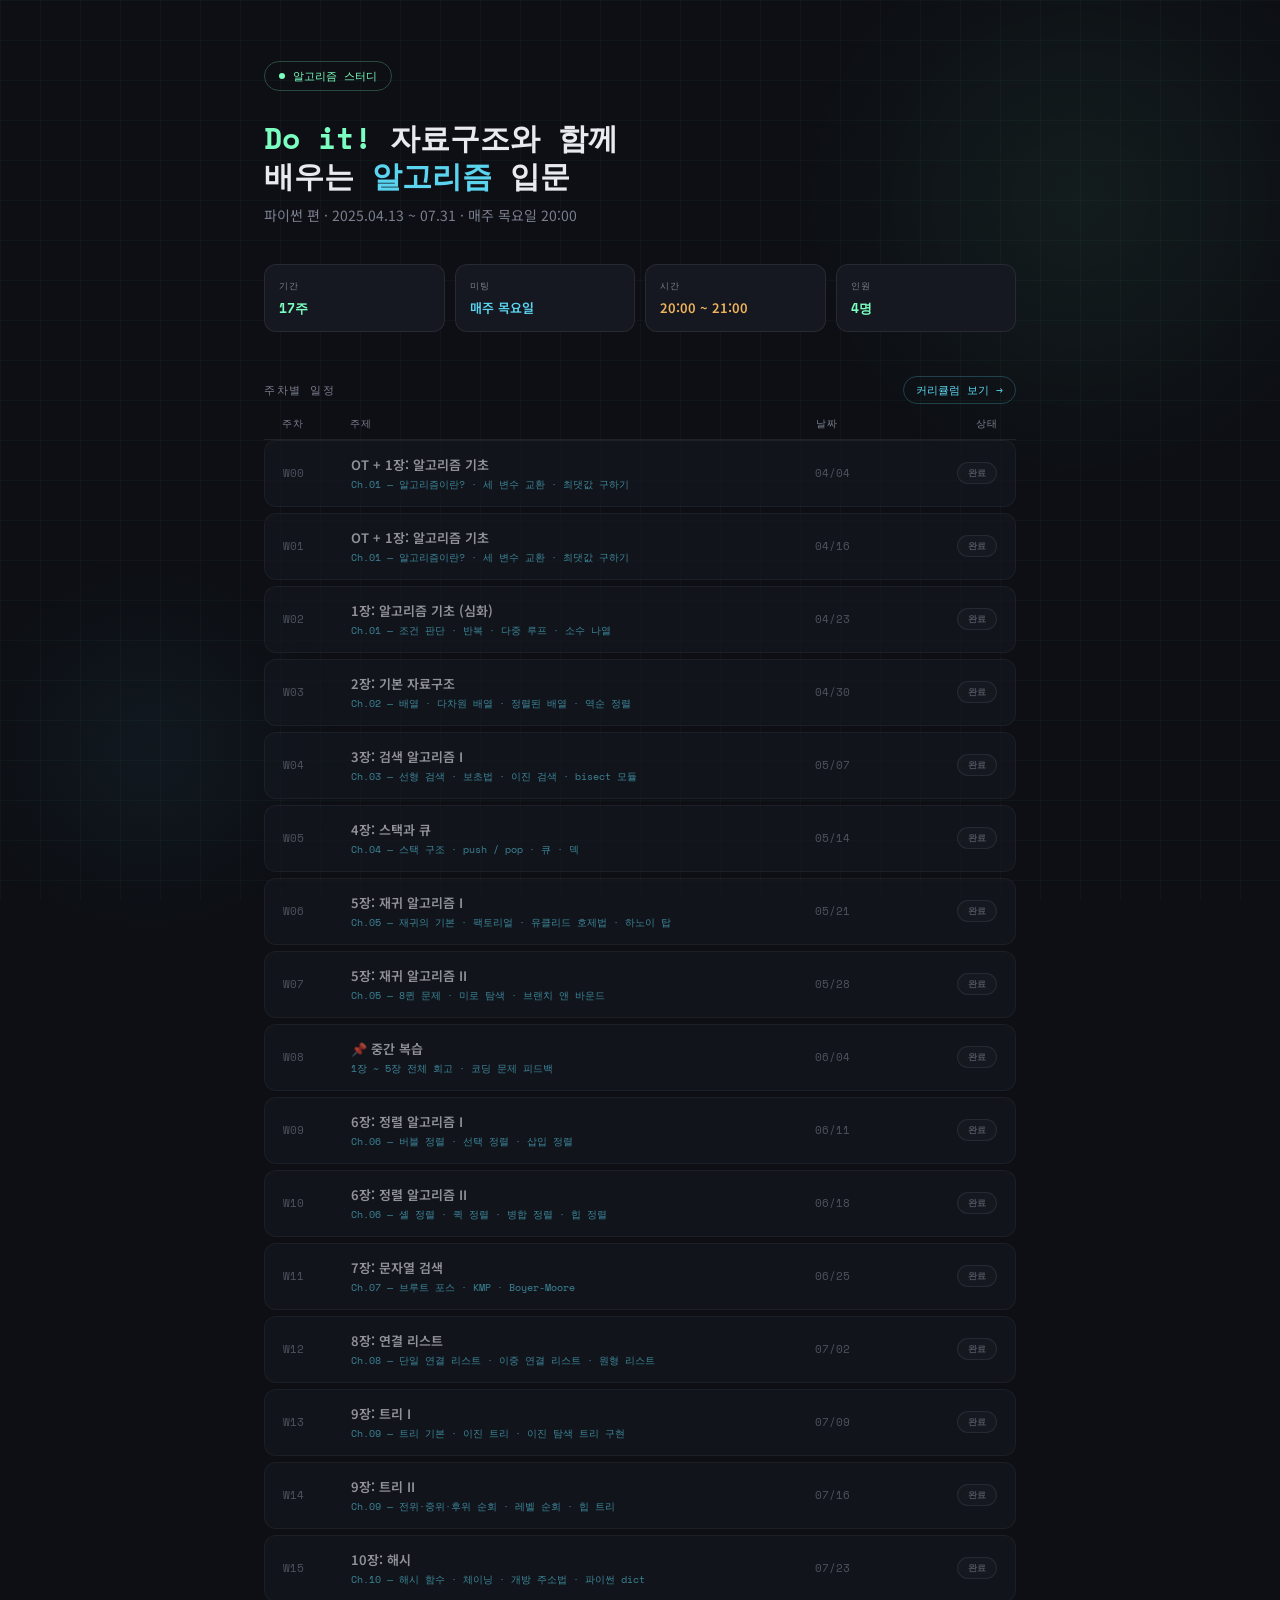
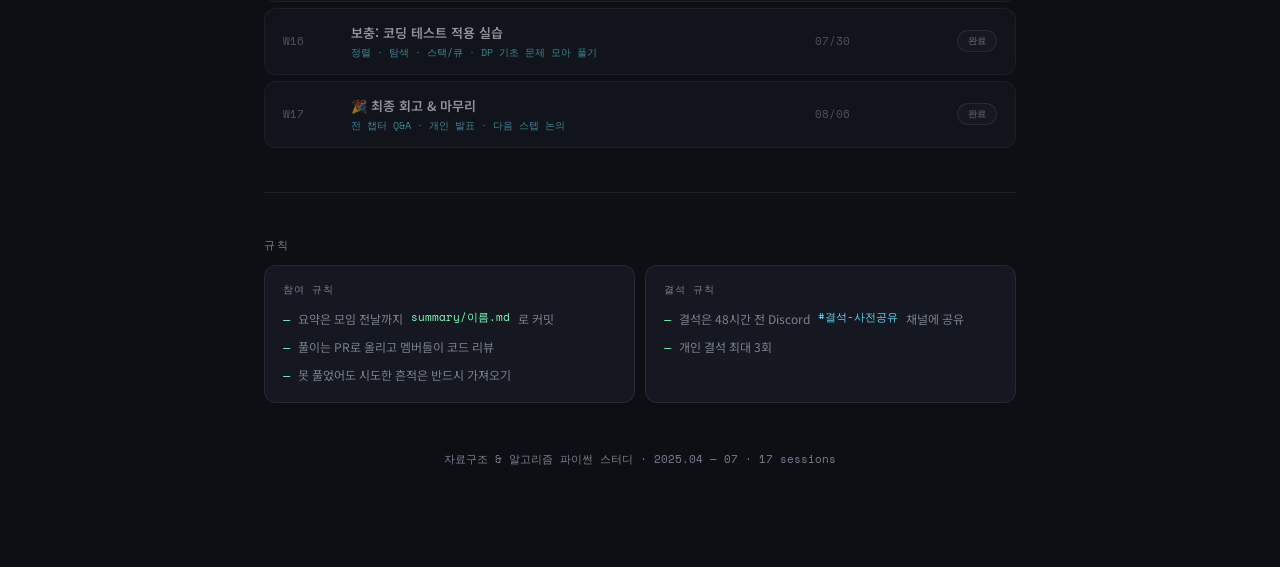
==== commit 2c9b5b70: "year 2026으로 수정, 금~목 주차 기준 상태 계산" ====
--- a/index.html
+++ b/index.html
@@ -268,25 +268,34 @@
     const today = new Date();
     today.setHours(0, 0, 0, 0);
 
-    const dates = weeks.map(w => {
+    // 각 주차의 목요일(= weeks.json의 date) 파싱
+    const thursdays = weeks.map(w => {
       const [mm, dd] = w.date.split('/');
       return new Date(year, parseInt(mm) - 1, parseInt(dd));
     });
 
-    // 오늘 날짜 이전인 마지막 주차 = current
+    // 주차 단위: 금요일 ~ 목요일 (목요일이 주차 마지막 날)
+    // week[i] 범위: thursdays[i-1] + 1일(금) ~ thursdays[i](목)
+    // week[0] 범위: -∞ ~ thursdays[0]
     let currentIdx = -1;
-    for (let i = 0; i < dates.length; i++) {
-      if (dates[i] <= today) currentIdx = i;
+    for (let i = 0; i < thursdays.length; i++) {
+      const weekEnd = thursdays[i];
+      const weekStart = i === 0
+        ? new Date(0)
+        : new Date(thursdays[i - 1].getTime() + 86400000); // 이전 목요일 + 1일 = 금요일
+
+      if (today >= weekStart && today <= weekEnd) {
+        currentIdx = i;
+        break;
+      }
     }
 
-    // 모든 주차가 미래이면 첫 주차를 current로
-    if (currentIdx === -1) currentIdx = 0;
-
-    // 모든 주차가 과거이면 current 없이 전부 done
-    const allPast = dates[dates.length - 1] < today;
+    // 모든 주차가 지났으면 전부 done
+    if (currentIdx === -1) {
+      return weeks.map(w => ({ ...w, status: 'done' }));
+    }
 
     return weeks.map((w, i) => {
-      if (allPast) return { ...w, status: 'done' };
       if (i < currentIdx) return { ...w, status: 'done' };
       if (i === currentIdx) return { ...w, status: 'current' };
       return { ...w, status: 'upcoming' };
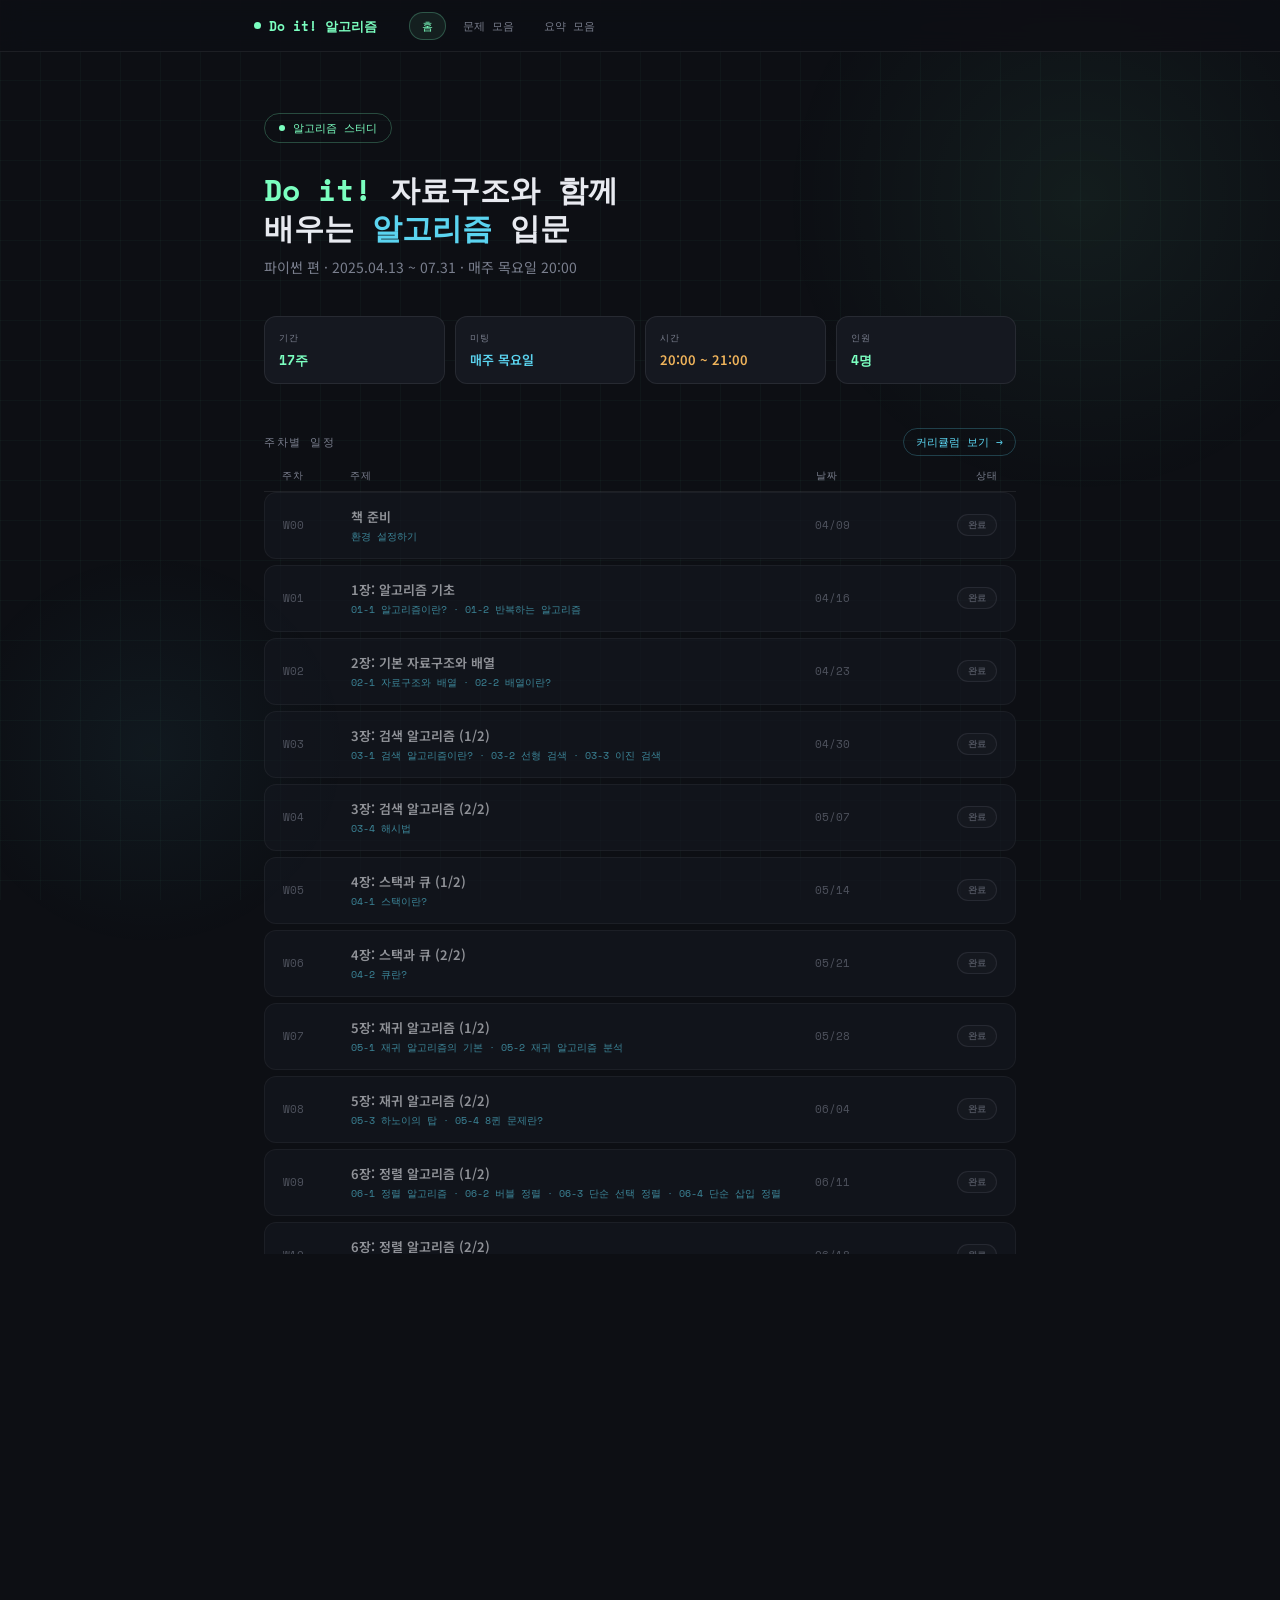
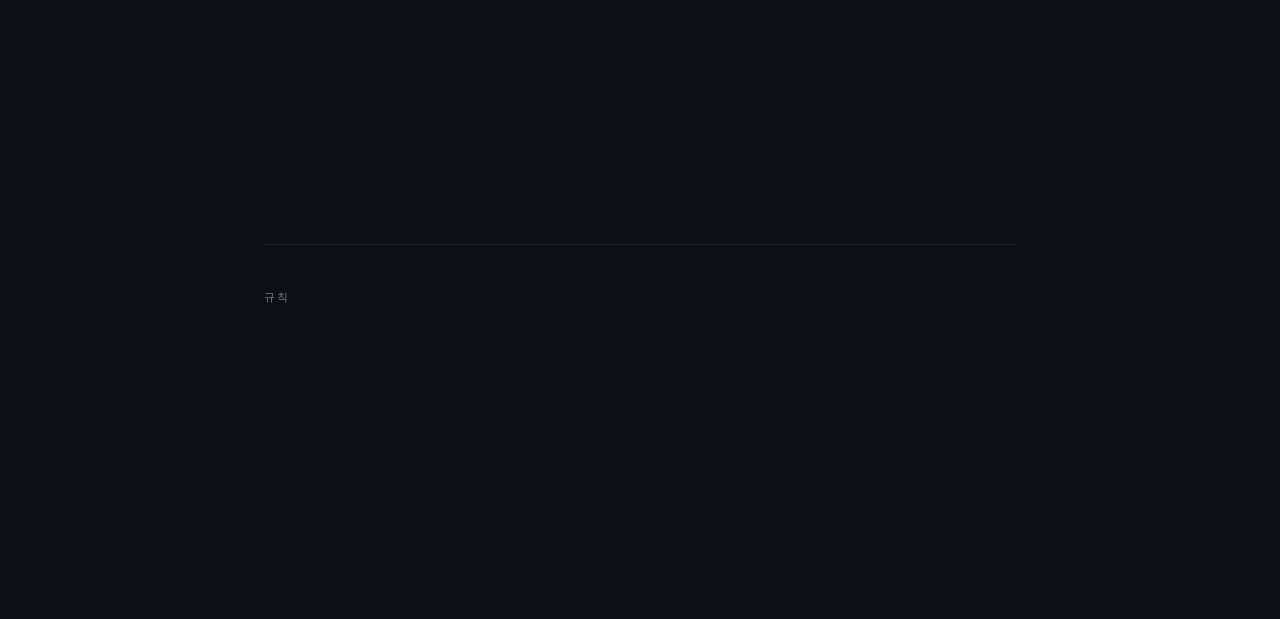
==== commit 3c5d102b: "상단 네비게이션, 요약 모음, 문제 모음 페이지 추가" ====
--- a/index.html
+++ b/index.html
@@ -261,6 +261,7 @@
 
 </div>
 
+<script src="nav.js"></script>
 <script>
   const STATUS_LABEL = { done: '완료', current: '진행중', upcoming: '예정' };
 
